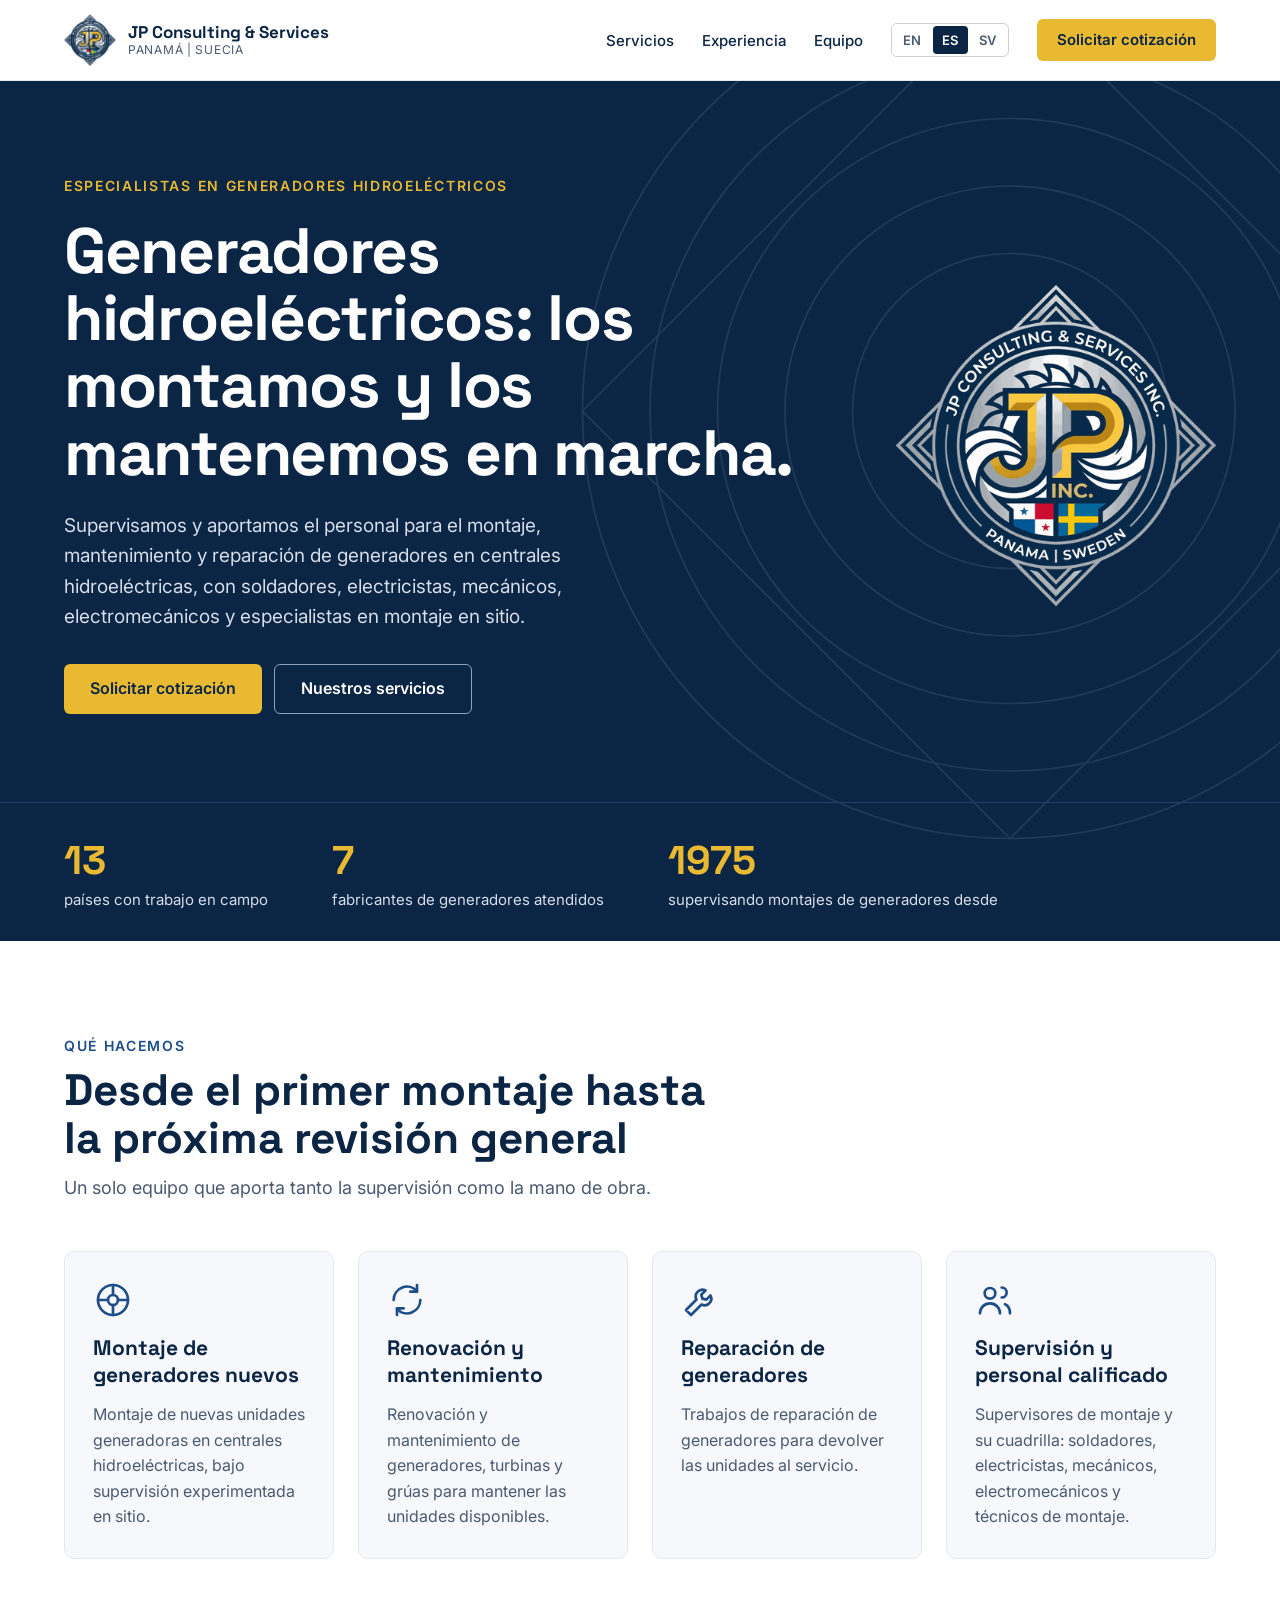
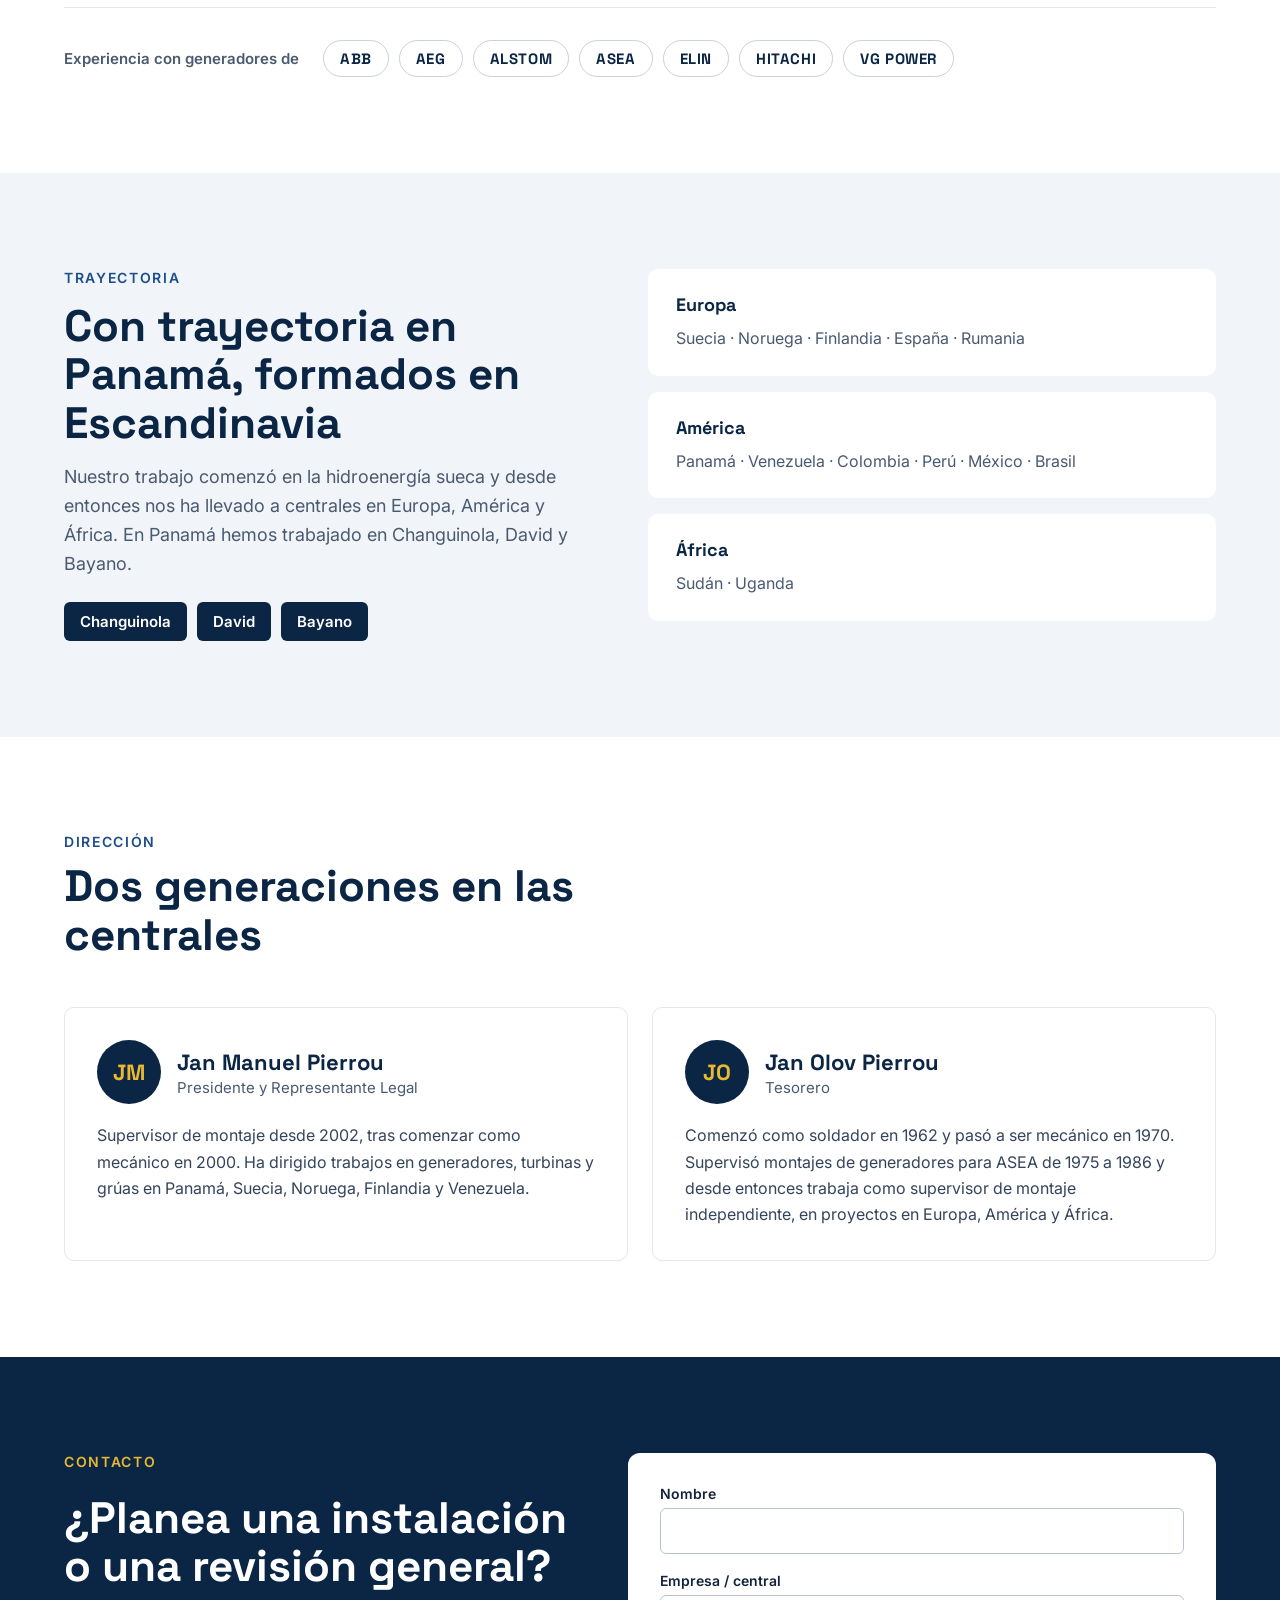
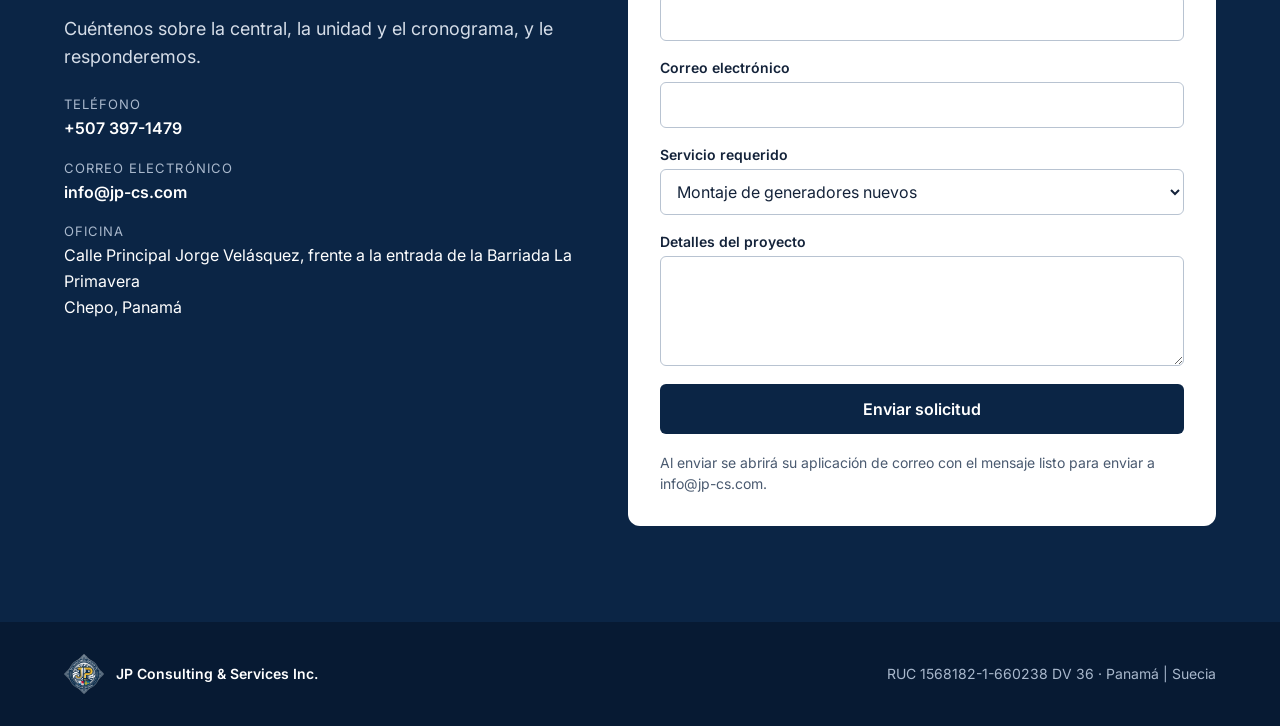
==== es/index.html @ 8f6ab0c7 "JP Consulting & Services website (EN/ES/SV) Static multilingual company website: English (index.html" ====
<!doctype html>
<html lang="es">
<head>
<meta charset="utf-8">
<meta name="viewport" content="width=device-width, initial-scale=1">
<title>JP Consulting &amp; Services – Servicios para generadores hidroeléctricos</title>
<meta name="description" content="Montaje, mantenimiento y reparación de generadores en centrales hidroeléctricas. Supervisión y personal calificado. Panamá | Suecia.">
<meta name="theme-color" content="#0B2545">
<meta property="og:title" content="JP Consulting &amp; Services – Servicios para generadores hidroeléctricos">
<meta property="og:description" content="Montaje, mantenimiento y reparación de generadores en centrales hidroeléctricas. Supervisión y personal calificado. Panamá | Suecia.">
<meta property="og:type" content="website">
<meta property="og:image" content="../img/logo-2x.png">
<link rel="alternate" hreflang="en" href="../index.html">
<link rel="alternate" hreflang="es" href="../es/index.html">
<link rel="alternate" hreflang="sv" href="../sv/index.html">
<link rel="alternate" hreflang="x-default" href="../index.html">
<link rel="icon" type="image/png" href="../img/favicon.png">
<link rel="apple-touch-icon" href="../img/logo.png">
<link rel="preconnect" href="https://fonts.googleapis.com">
<link rel="preconnect" href="https://fonts.gstatic.com" crossorigin>
<link href="https://fonts.googleapis.com/css2?family=Inter:wght@400;500;600&amp;family=Space+Grotesk:wght@500;700&amp;display=swap" rel="stylesheet">
<link rel="stylesheet" href="../css/styles.css">
</head>
<body>
<a class="skip-link" href="#main">Saltar al contenido</a>

<header class="site-header">
<nav class="nav wrap" aria-label="Main">
<a class="brand" href="#top">
<img src="../img/logo.png" alt="Logotipo de JP Consulting &amp; Services" width="52" height="52">
<span class="brand__text">
<span class="brand__name">JP Consulting &amp; Services</span>
<span class="brand__tag">PANAMÁ | SUECIA</span>
</span>
</a>
<div class="nav__links">
<a class="nav__section" href="#services">Servicios</a>
<a class="nav__section" href="#experience">Experiencia</a>
<a class="nav__section" href="#team">Equipo</a>
<div class="lang" role="group" aria-label="Idioma">
<a href="../index.html" hreflang="en" lang="en">EN</a>
<a href="../es/index.html" hreflang="es" lang="es" aria-current="true">ES</a>
<a href="../sv/index.html" hreflang="sv" lang="sv">SV</a>
</div>
<a class="btn btn--primary" href="#contact">Solicitar cotización</a>
</div>
</nav>
</header>

<main id="main">

<!-- HERO -->
<section id="top" class="hero">
<svg class="hero__rings" aria-hidden="true" viewBox="0 0 800 800" fill="none" stroke="#C9D1DB" stroke-width="1.5">
<circle cx="400" cy="400" r="380"></circle><circle cx="400" cy="400" r="320"></circle><circle cx="400" cy="400" r="260"></circle><circle cx="400" cy="400" r="200"></circle><circle cx="400" cy="400" r="140"></circle>
<path d="M400 20 L780 400 L400 780 L20 400 Z"></path>
</svg>
<div class="hero__inner wrap">
<div class="hero__copy">
<p class="eyebrow eyebrow--gold">Especialistas en generadores hidroeléctricos</p>
<h1>Generadores hidroeléctricos: los montamos y los mantenemos en marcha.</h1>
<p class="hero__lead">Supervisamos y aportamos el personal para el montaje, mantenimiento y reparación de generadores en centrales hidroeléctricas, con soldadores, electricistas, mecánicos, electromecánicos y especialistas en montaje en sitio.</p>
<div class="hero__actions">
<a class="btn btn--primary" href="#contact">Solicitar cotización</a>
<a class="btn btn--ghost" href="#services">Nuestros servicios</a>
</div>
</div>
<div class="hero__logo">
<img src="../img/logo.png" srcset="../img/logo.png 1x, ../img/logo-2x.png 2x" alt="" width="420" height="421">
</div>
</div>
<div class="stats">
<div class="stats__row wrap">
<div class="stat"><span class="stat__num">13</span><span class="stat__label">países con trabajo en campo</span></div>
<div class="stat"><span class="stat__num">7</span><span class="stat__label">fabricantes de generadores atendidos</span></div>
<div class="stat"><span class="stat__num">1975</span><span class="stat__label">supervisando montajes de generadores desde</span></div>
</div>
</div>
</section>

<!-- SERVICES -->
<section id="services">
<div class="wrap section stack">
<div class="section-head">
<p class="eyebrow">Qué hacemos</p>
<h2 class="h2">Desde el primer montaje hasta la próxima revisión general</h2>
<p class="lead">Un solo equipo que aporta tanto la supervisión como la mano de obra.</p>
</div>
<div class="cards">
<article class="card">
<svg aria-hidden="true" width="40" height="40" viewBox="0 0 24 24" fill="none" stroke="#1D4E89" stroke-width="1.6" stroke-linecap="round" stroke-linejoin="round"><circle cx="12" cy="12" r="9"></circle><circle cx="12" cy="12" r="3"></circle><path d="M12 3v6M12 15v6M3 12h6M15 12h6"></path></svg>
<h3>Montaje de generadores nuevos</h3>
<p>Montaje de nuevas unidades generadoras en centrales hidroeléctricas, bajo supervisión experimentada en sitio.</p>
</article>
<article class="card">
<svg aria-hidden="true" width="40" height="40" viewBox="0 0 24 24" fill="none" stroke="#1D4E89" stroke-width="1.6" stroke-linecap="round" stroke-linejoin="round"><path d="M4 12a8 8 0 0 1 14-5.3M20 12a8 8 0 0 1-14 5.3"></path><path d="M18 3v4h-4M6 21v-4h4"></path></svg>
<h3>Renovación y mantenimiento</h3>
<p>Renovación y mantenimiento de generadores, turbinas y grúas para mantener las unidades disponibles.</p>
</article>
<article class="card">
<svg aria-hidden="true" width="40" height="40" viewBox="0 0 24 24" fill="none" stroke="#1D4E89" stroke-width="1.6" stroke-linecap="round" stroke-linejoin="round"><path d="M14.7 6.3a4 4 0 0 0-5.4 5.4L3 18l3 3 6.3-6.3a4 4 0 0 0 5.4-5.4l-2.5 2.5-2.4-.6-.6-2.4z"></path></svg>
<h3>Reparación de generadores</h3>
<p>Trabajos de reparación de generadores para devolver las unidades al servicio.</p>
</article>
<article class="card">
<svg aria-hidden="true" width="40" height="40" viewBox="0 0 24 24" fill="none" stroke="#1D4E89" stroke-width="1.6" stroke-linecap="round" stroke-linejoin="round"><circle cx="9" cy="8" r="3.2"></circle><path d="M3 20c0-3.3 2.7-6 6-6s6 2.7 6 6"></path><path d="M16 4.5a3 3 0 0 1 0 6M18 14.5c1.8.8 3 2.7 3 5.5"></path></svg>
<h3>Supervisión y personal calificado</h3>
<p>Supervisores de montaje y su cuadrilla: soldadores, electricistas, mecánicos, electromecánicos y técnicos de montaje.</p>
</article>
</div>
<div class="brands">
<p class="brands__label">Experiencia con generadores de</p>
<ul class="chips">
<li>ABB</li><li>AEG</li><li>ALSTOM</li><li>ASEA</li><li>ELIN</li><li>HITACHI</li><li>VG POWER</li>
</ul>
</div>
</div>
</section>

<!-- EXPERIENCE -->
<section id="experience" class="experience">
<div class="wrap section split">
<div class="split__main">
<p class="eyebrow">Trayectoria</p>
<h2 class="h2">Con trayectoria en Panamá, formados en Escandinavia</h2>
<p class="lead">Nuestro trabajo comenzó en la hidroenergía sueca y desde entonces nos ha llevado a centrales en Europa, América y África. En Panamá hemos trabajado en Changuinola, David y Bayano.</p>
<div class="tags">
<span class="tag">Changuinola</span>
<span class="tag">David</span>
<span class="tag">Bayano</span>
</div>
</div>
<div class="split__side">
<div class="region"><h3>Europa</h3><p>Suecia · Noruega · Finlandia · España · Rumania</p></div>
<div class="region"><h3>América</h3><p>Panamá · Venezuela · Colombia · Perú · México · Brasil</p></div>
<div class="region"><h3>África</h3><p>Sudán · Uganda</p></div>
</div>
</div>
</section>

<!-- TEAM -->
<section id="team">
<div class="wrap section stack">
<div class="section-head">
<p class="eyebrow">Dirección</p>
<h2 class="h2">Dos generaciones en las centrales</h2>
</div>
<div class="cards">
<article class="person">
<div class="person__head">
<div class="avatar" aria-hidden="true">JM</div>
<div class="person__id">
<h3>Jan Manuel Pierrou</h3>
<p class="person__role">Presidente y Representante Legal</p>
</div>
</div>
<p class="person__bio">Supervisor de montaje desde 2002, tras comenzar como mecánico en 2000. Ha dirigido trabajos en generadores, turbinas y grúas en Panamá, Suecia, Noruega, Finlandia y Venezuela.</p>
</article>
<article class="person">
<div class="person__head">
<div class="avatar" aria-hidden="true">JO</div>
<div class="person__id">
<h3>Jan Olov Pierrou</h3>
<p class="person__role">Tesorero</p>
</div>
</div>
<p class="person__bio">Comenzó como soldador en 1962 y pasó a ser mecánico en 1970. Supervisó montajes de generadores para ASEA de 1975 a 1986 y desde entonces trabaja como supervisor de montaje independiente, en proyectos en Europa, América y África.</p>
</article>
</div>
</div>
</section>

<!-- CONTACT -->
<section id="contact" class="contact">
<div class="wrap section split">
<div class="contact__info">
<p class="eyebrow eyebrow--gold">Contacto</p>
<h2 class="h2">¿Planea una instalación o una revisión general?</h2>
<p class="contact__lead">Cuéntenos sobre la central, la unidad y el cronograma, y le responderemos.</p>
<dl class="details">
<div><dt>Teléfono</dt><dd><a href="tel:+5073971479">+507 397-1479</a></dd></div>
<div><dt>Correo electrónico</dt><dd><a href="mailto:info@jp-cs.com">info@jp-cs.com</a></dd></div>
<div><dt>Oficina</dt><dd>Calle Principal Jorge Velásquez, frente a la entrada de la Barriada La Primavera<br>Chepo, Panamá</dd></div>
</dl>
</div>
<form id="quote-form" class="form" action="mailto:info@jp-cs.com" method="post" enctype="text/plain"
  data-to="info@jp-cs.com" data-subject="Solicitud de cotización" data-sent="Su aplicación de correo debería abrirse ahora. Si no se abre, escríbanos directamente a info@jp-cs.com."
  data-label-name="Nombre" data-label-company="Empresa / central" data-label-email="Correo electrónico"
  data-label-service="Servicio requerido" data-label-details="Detalles del proyecto">
<div class="form__row">
<div class="field"><label for="f-name">Nombre</label><input id="f-name" name="name" type="text" autocomplete="name" required></div>
<div class="field"><label for="f-company">Empresa / central</label><input id="f-company" name="company" type="text" autocomplete="organization"></div>
</div>
<div class="field"><label for="f-email">Correo electrónico</label><input id="f-email" name="email" type="email" autocomplete="email" required></div>
<div class="field"><label for="f-service">Servicio requerido</label>
<select id="f-service" name="service">
<option>Montaje de generadores nuevos</option><option>Renovación y mantenimiento</option><option>Reparación de generadores</option><option>Supervisión y personal</option>
</select></div>
<div class="field"><label for="f-msg">Detalles del proyecto</label><textarea id="f-msg" name="details" rows="4" required></textarea></div>
<button type="submit">Enviar solicitud</button>
<p class="form__note">Al enviar se abrirá su aplicación de correo con el mensaje listo para enviar a info@jp-cs.com.</p>
<p class="form__status" role="status" aria-live="polite"></p>
</form>
</div>
</section>

</main>

<!-- FOOTER -->
<footer class="site-footer">
<div class="footer__row wrap">
<div class="footer__brand">
<img src="../img/logo.png" alt="" width="40" height="40">
<span>JP Consulting &amp; Services Inc.</span>
</div>
<span>RUC 1568182-1-660238 DV 36 · Panamá | Suecia</span>
</div>
</footer>

<script src="../js/main.js"></script>
</body>
</html>
---- css/styles.css ----
/* JP Consulting & Services – shared styles for all language versions */
:root {
  --navy: #0B2545;
  --navy-deep: #071A33;
  --navy-line: #23406A;
  --blue: #1D4E89;
  --gold: #E8B931;
  --ink: #14233A;
  --ink-soft: #34445A;
  --muted: #4A5A70;
  --muted-light: #A9B8CC;
  --on-navy: #D5DDE8;
  --line: #E3E8EF;
  --line-strong: #C9D1DB;
  --field: #B8C3D1;
  --surface: #FFFFFF;
  --surface-alt: #F6F8FB;
  --surface-tint: #F1F4F8;
  --font-body: 'Inter', system-ui, -apple-system, 'Segoe UI', sans-serif;
  --font-display: 'Space Grotesk', 'Inter', system-ui, sans-serif;
}

*, *::before, *::after { box-sizing: border-box; }
html { scroll-behavior: smooth; }
@media (prefers-reduced-motion: reduce) { html { scroll-behavior: auto; } }
body {
  margin: 0;
  background: var(--surface);
  color: var(--ink);
  font-family: var(--font-body);
  -webkit-text-size-adjust: 100%;
}
img { max-width: 100%; }
a { color: var(--navy); }
a:hover { color: var(--blue); }
h1, h2, h3 { font-family: var(--font-display); margin: 0; }
p { margin: 0; }
:focus-visible { outline: 3px solid var(--gold); outline-offset: 2px; }
section[id] { scroll-margin-top: 88px; }

.skip-link {
  position: absolute; left: 16px; top: -60px; z-index: 100;
  background: var(--gold); color: var(--navy); padding: 10px 16px; border-radius: 6px;
  font-weight: 600; text-decoration: none;
}
.skip-link:focus { top: 12px; }

.wrap { max-width: 1200px; margin: 0 auto; padding-left: 24px; padding-right: 24px; }
.section { padding-top: 96px; padding-bottom: 96px; }
.eyebrow {
  font-size: 14px; font-weight: 600; letter-spacing: 0.12em; text-transform: uppercase; color: var(--blue);
}
.eyebrow--gold { color: var(--gold); }
.h2 { font-size: clamp(2rem, 3.5vw, 2.75rem); line-height: 1.1; color: var(--navy); }
.lead { font-size: 18px; line-height: 1.6; color: var(--muted); }
.section-head { display: flex; flex-direction: column; gap: 12px; max-width: 680px; }

/* Buttons */
.btn {
  display: inline-block; text-decoration: none; padding: 15px 26px; border-radius: 6px;
  font-weight: 600; font-size: 16px; line-height: 1.2;
}
.btn--primary { color: var(--navy); background: var(--gold); }
.btn--primary:hover { color: var(--navy); background: #F2C94C; }
.btn--ghost { color: #FFFFFF; border: 1px solid #8FA3BC; padding: 14px 26px; }
.btn--ghost:hover { color: #FFFFFF; border-color: #FFFFFF; }

/* Header / nav */
.site-header {
  background: var(--surface); border-bottom: 1px solid var(--line);
  position: sticky; top: 0; z-index: 50;
}
.nav {
  display: flex; flex-wrap: wrap; align-items: center; justify-content: space-between;
  gap: 12px 16px; padding-top: 14px; padding-bottom: 14px;
}
.brand { display: flex; align-items: center; gap: 12px; text-decoration: none; color: var(--navy); }
.brand img { width: 52px; height: 52px; object-fit: contain; }
.brand__text { display: flex; flex-direction: column; line-height: 1.15; }
.brand__name { font-family: var(--font-display); font-weight: 700; font-size: 17px; }
.brand__tag { font-size: 12px; color: var(--muted); letter-spacing: 0.06em; }
.nav__links { display: flex; flex-wrap: wrap; align-items: center; gap: 8px 28px; font-size: 15px; font-weight: 500; }
.nav__links a { text-decoration: none; padding: 10px 0; }
.nav__links .btn { padding: 12px 20px; font-size: 15px; }

.lang { display: flex; align-items: center; gap: 2px; border: 1px solid var(--line-strong); border-radius: 6px; padding: 2px; }
.nav__links .lang a {
  padding: 6px 9px; border-radius: 4px; font-size: 13px; font-weight: 600; letter-spacing: 0.04em; color: var(--muted);
}
.nav__links .lang a:hover { color: var(--navy); background: var(--surface-tint); }
.nav__links .lang a[aria-current="true"] { background: var(--navy); color: #FFFFFF; }

@media (max-width: 760px) {
  .nav__links { width: 100%; justify-content: space-between; gap: 8px 18px; }
  .nav__links .nav__section { display: none; }
  .site-header { position: static; }
}

/* Hero */
.hero { background: var(--navy); color: #FFFFFF; position: relative; overflow: hidden; }
.hero__rings {
  position: absolute; right: -180px; top: -120px; width: 900px; height: 900px; opacity: 0.12; pointer-events: none;
}
.hero__inner {
  position: relative; display: flex; flex-wrap: wrap; align-items: center; gap: 56px;
  padding-top: 96px; padding-bottom: 88px;
}
.hero__copy { flex: 999 1 520px; min-width: 0; display: flex; flex-direction: column; gap: 24px; }
.hero h1 { font-size: clamp(2.4rem, 5vw, 4rem); line-height: 1.05; font-weight: 700; letter-spacing: -0.02em; }
.hero__lead { font-size: 19px; line-height: 1.6; color: var(--on-navy); max-width: 600px; }
.hero__actions { display: flex; flex-wrap: wrap; gap: 12px; padding-top: 8px; }
.hero__logo { flex: 1 1 320px; display: flex; justify-content: center; }
.hero__logo img { width: 100%; max-width: 420px; height: auto; }
.stats { position: relative; border-top: 1px solid var(--navy-line); }
.stats__row { display: flex; flex-wrap: wrap; gap: 24px 64px; padding-top: 32px; padding-bottom: 32px; }
.stat { display: flex; flex-direction: column; gap: 4px; }
.stat__num { font-family: var(--font-display); font-size: 40px; font-weight: 700; color: var(--gold); }
.stat__label { font-size: 15px; color: var(--on-navy); }

@media (max-width: 600px) {
  .hero__inner { padding-top: 56px; padding-bottom: 56px; gap: 32px; }
  .hero__logo { display: none; }
  .section { padding-top: 64px; padding-bottom: 64px; }
}

/* Services */
.stack { display: flex; flex-direction: column; gap: 48px; }
.cards { display: flex; flex-wrap: wrap; gap: 24px; }
.card {
  flex: 1 1 250px; border: 1px solid var(--line); border-radius: 10px; padding: 28px;
  display: flex; flex-direction: column; gap: 14px; background: var(--surface-alt);
}
.card h3 { font-size: 21px; color: var(--navy); }
.card p { font-size: 16px; line-height: 1.6; color: var(--muted); }
.brands { border-top: 1px solid var(--line); padding-top: 32px; display: flex; flex-wrap: wrap; align-items: center; gap: 16px 24px; }
.brands__label { font-size: 15px; font-weight: 600; color: var(--muted); }
.chips { list-style: none; margin: 0; padding: 0; display: flex; flex-wrap: wrap; gap: 10px; }
.chips li {
  font-family: var(--font-display); font-weight: 700; font-size: 15px; letter-spacing: 0.04em; color: var(--navy);
  border: 1px solid var(--line-strong); border-radius: 999px; padding: 8px 16px;
}

/* Experience */
.experience { background: var(--surface-tint); }
.split { display: flex; flex-wrap: wrap; gap: 56px; }
.split__main { flex: 1 1 380px; min-width: 0; display: flex; flex-direction: column; gap: 16px; }
.split__side { flex: 1 1 420px; min-width: 0; display: flex; flex-direction: column; gap: 16px; }
.tags { display: flex; flex-wrap: wrap; gap: 10px; padding-top: 8px; }
.tag { background: var(--navy); color: #FFFFFF; border-radius: 6px; padding: 10px 16px; font-weight: 600; font-size: 15px; }
.region { background: var(--surface); border-radius: 10px; padding: 24px 28px; display: flex; flex-direction: column; gap: 10px; }
.region h3 { font-size: 18px; color: var(--navy); }
.region p { font-size: 16px; line-height: 1.6; color: var(--muted); }

/* Team */
.person {
  flex: 1 1 380px; min-width: 0; border: 1px solid var(--line); border-radius: 10px; padding: 32px;
  display: flex; flex-direction: column; gap: 18px;
}
.person__head { display: flex; align-items: center; gap: 16px; }
.avatar {
  flex: none; width: 64px; height: 64px; border-radius: 50%; background: var(--navy); color: var(--gold);
  display: flex; align-items: center; justify-content: center;
  font-family: var(--font-display); font-weight: 700; font-size: 22px;
}
.person__id { display: flex; flex-direction: column; gap: 2px; }
.person h3 { font-size: 22px; color: var(--navy); }
.person__role { font-size: 15px; color: var(--muted); }
.person__bio { font-size: 16px; line-height: 1.65; color: var(--ink-soft); }

/* Contact */
.contact { background: var(--navy); color: #FFFFFF; }
.contact .h2 { color: #FFFFFF; }
.contact__info { flex: 1 1 360px; min-width: 0; display: flex; flex-direction: column; gap: 24px; }
.contact__lead { font-size: 18px; line-height: 1.6; color: var(--on-navy); }
.details { margin: 0; display: flex; flex-direction: column; gap: 18px; font-size: 16px; }
.details div { display: flex; flex-direction: column; gap: 4px; }
.details dt { font-size: 13px; letter-spacing: 0.08em; text-transform: uppercase; color: var(--muted-light); }
.details dd { margin: 0; line-height: 1.6; overflow-wrap: anywhere; }
.details a { color: #FFFFFF; text-decoration: none; font-weight: 600; }
.details a:hover { color: var(--gold); text-decoration: underline; }

.form {
  flex: 1 1 440px; min-width: 0; background: var(--surface); color: var(--ink); border-radius: 12px; padding: 32px;
  display: flex; flex-direction: column; gap: 18px;
}
.form__row { display: flex; flex-wrap: wrap; gap: 18px; }
.field { flex: 1 1 200px; display: flex; flex-direction: column; gap: 6px; }
.field label { font-size: 14px; font-weight: 600; }
.field input, .field select, .field textarea {
  border: 1px solid var(--field); border-radius: 6px; font: inherit; font-size: 16px; color: var(--ink); background: var(--surface);
}
.field input, .field select { height: 46px; padding: 0 12px; }
.field textarea { padding: 12px; resize: vertical; min-height: 110px; }
.field input:focus, .field select:focus, .field textarea:focus { outline: 2px solid var(--blue); outline-offset: 0; border-color: var(--blue); }
.form button {
  height: 50px; border: 0; border-radius: 6px; background: var(--navy); color: #FFFFFF;
  font: inherit; font-size: 16px; font-weight: 600; cursor: pointer;
}
.form button:hover { background: var(--blue); }
.form__note { font-size: 14px; line-height: 1.5; color: var(--muted); }
.form__status { font-size: 15px; line-height: 1.5; color: var(--blue); font-weight: 600; }
.form__status:empty { display: none; }

@media (max-width: 480px) {
  .form, .person { padding: 22px; }
  .card { padding: 22px; }
}

/* Footer */
.site-footer { background: var(--navy-deep); color: var(--muted-light); }
.footer__row {
  display: flex; flex-wrap: wrap; align-items: center; justify-content: space-between; gap: 16px;
  padding-top: 32px; padding-bottom: 32px; font-size: 14px;
}
.footer__brand { display: flex; align-items: center; gap: 12px; }
.footer__brand img { width: 40px; height: 40px; object-fit: contain; }
.footer__brand span { color: #FFFFFF; font-weight: 600; }

/* Fields stacked directly in the form must not grow vertically */
.form > .field { flex: none; }
h1, h2, h3 { overflow-wrap: break-word; hyphens: manual; }
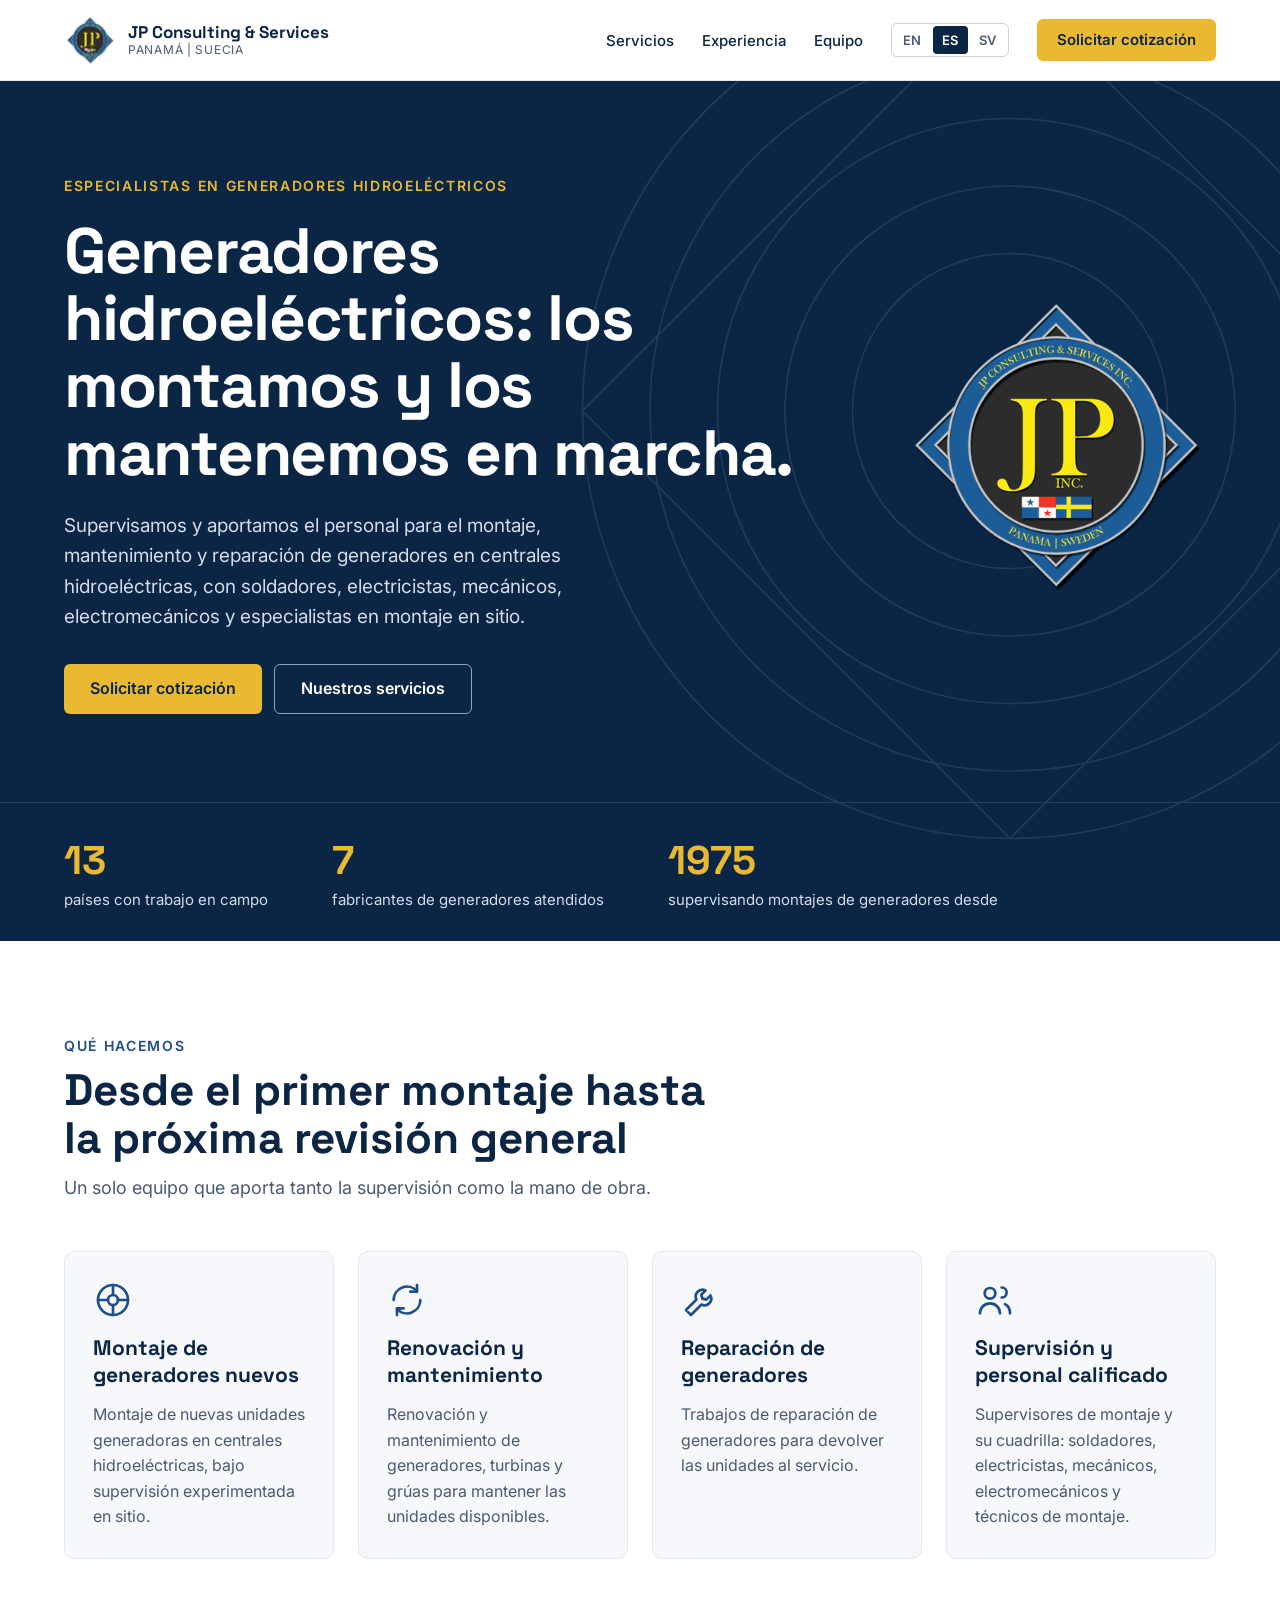
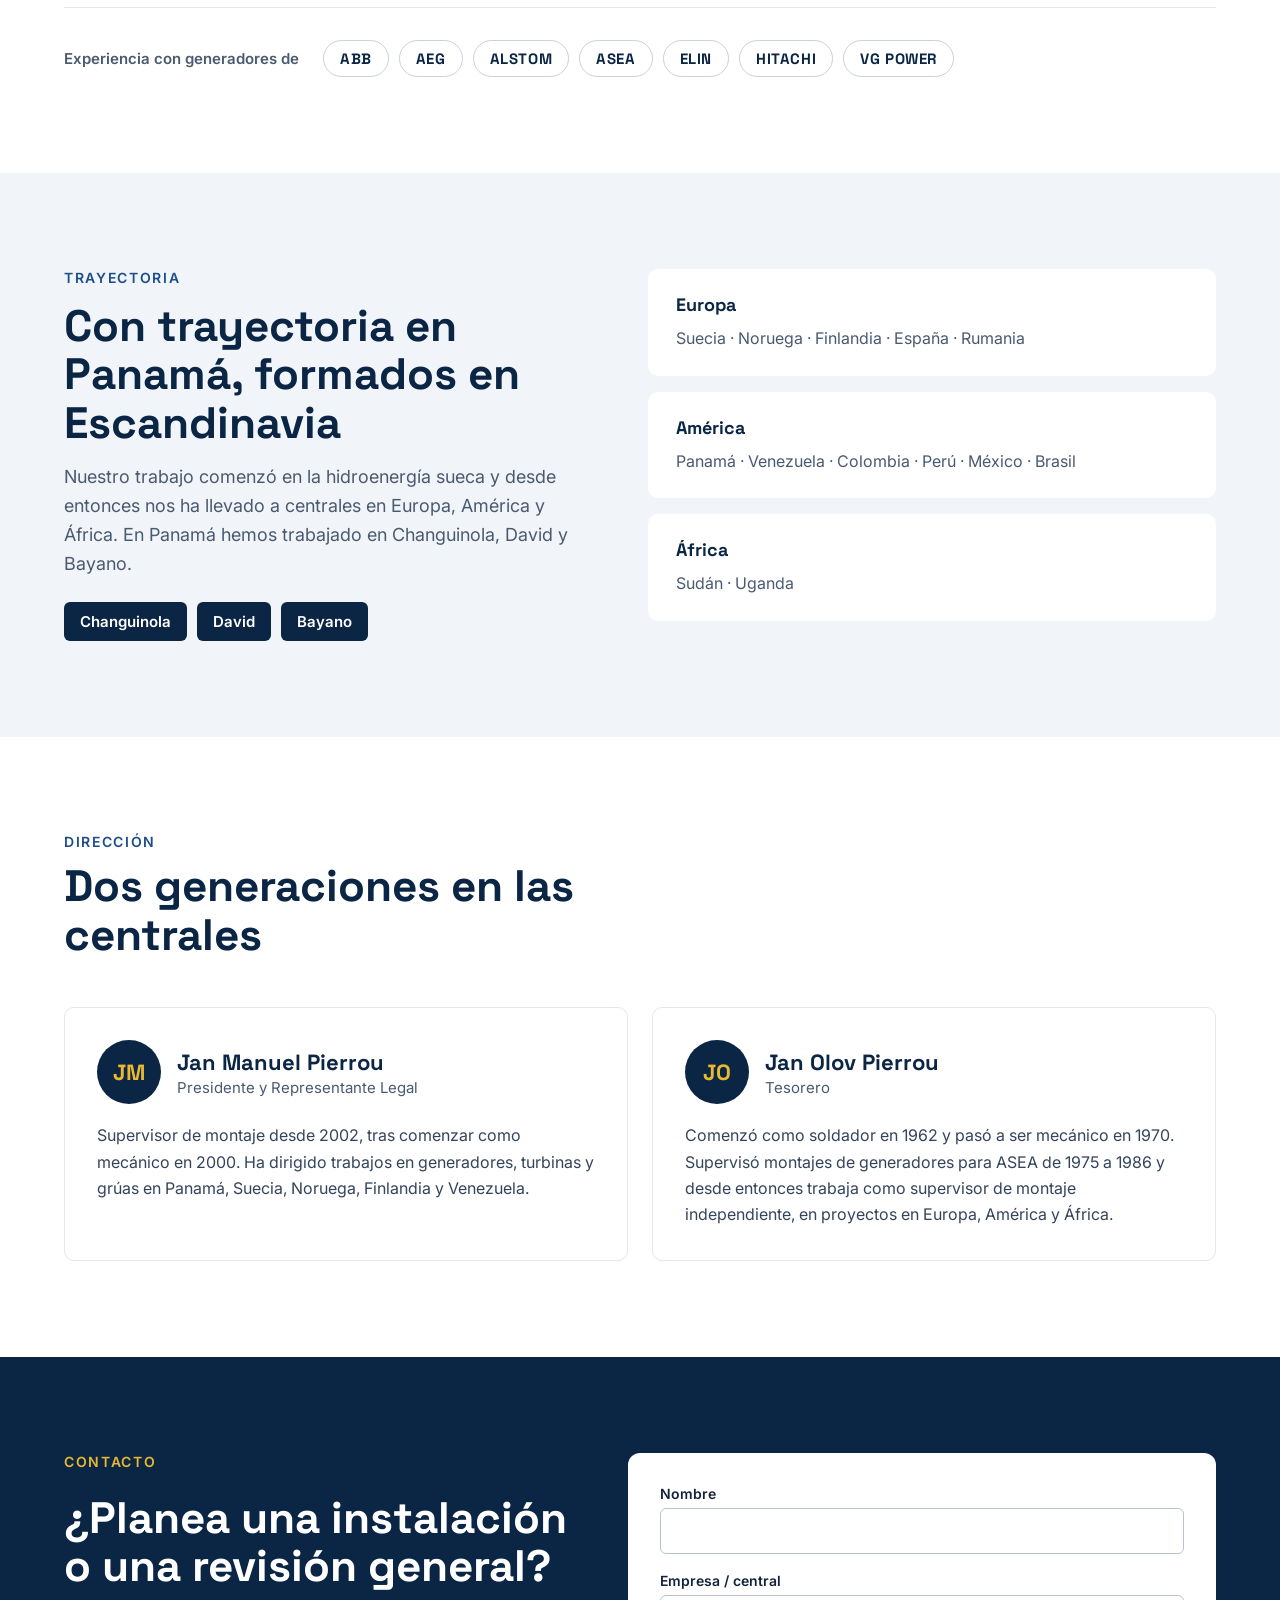
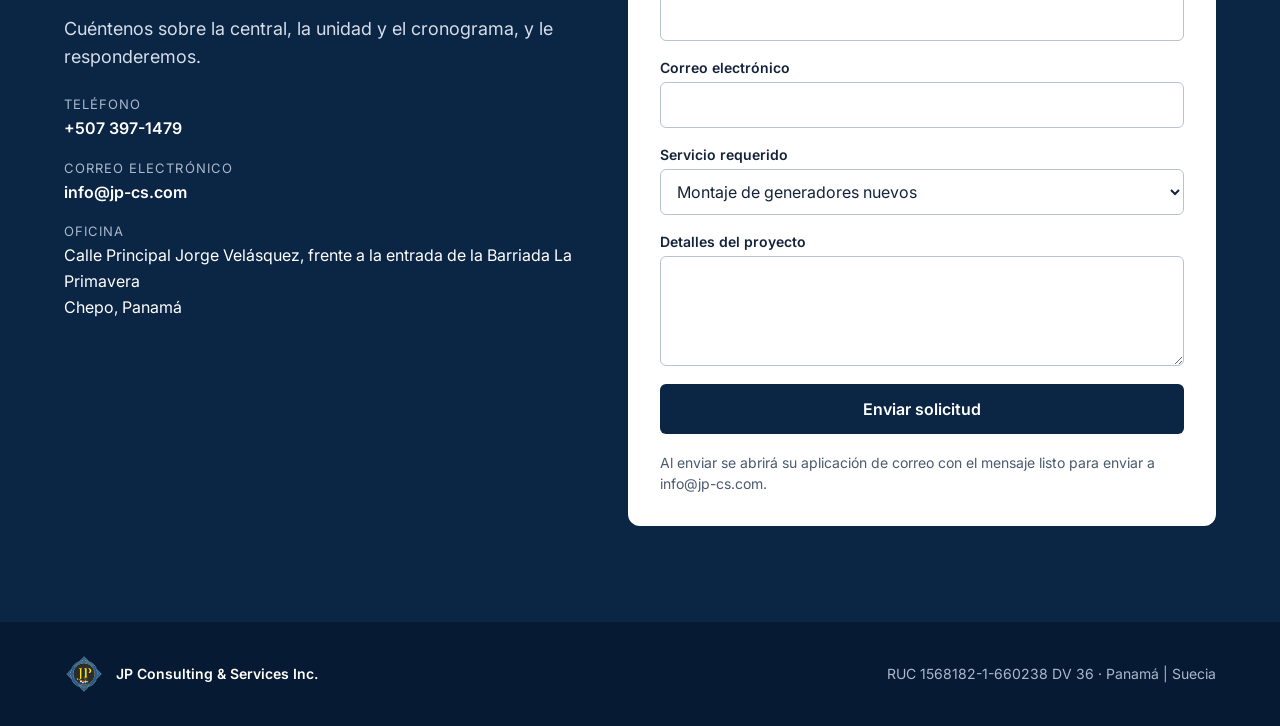
==== commit 7c37d08c: "Replace logo with new version Co-Authored-By: Claude Opus 5.5 <noreply@anthropic.com> Claude-Session" ====
--- a/es/index.html
+++ b/es/index.html
@@ -66,7 +66,7 @@
 </div>
 </div>
 <div class="hero__logo">
-<img src="../img/logo.png" srcset="../img/logo.png 1x, ../img/logo-2x.png 2x" alt="" width="420" height="421">
+<img src="../img/logo.png" srcset="../img/logo.png 1x, ../img/logo-2x.png 2x" alt="" width="420" height="420">
 </div>
 </div>
 <div class="stats">
